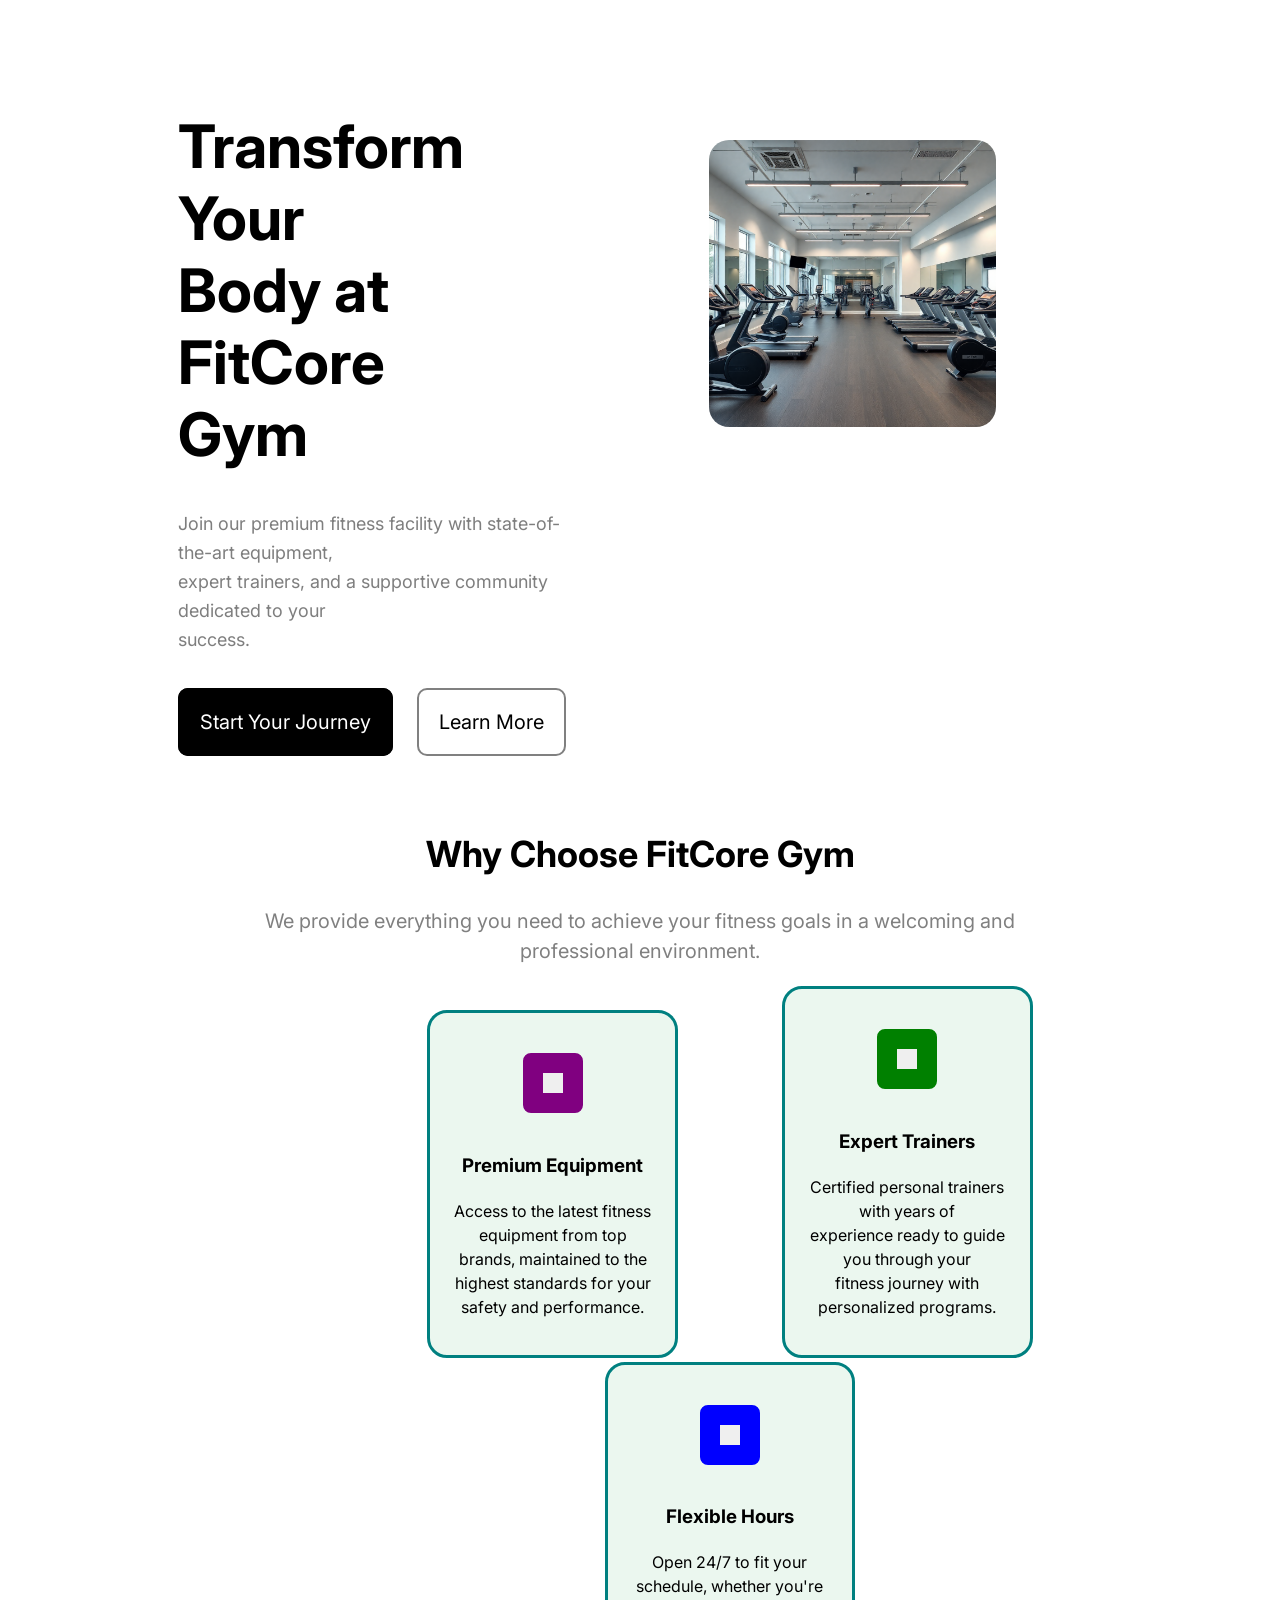
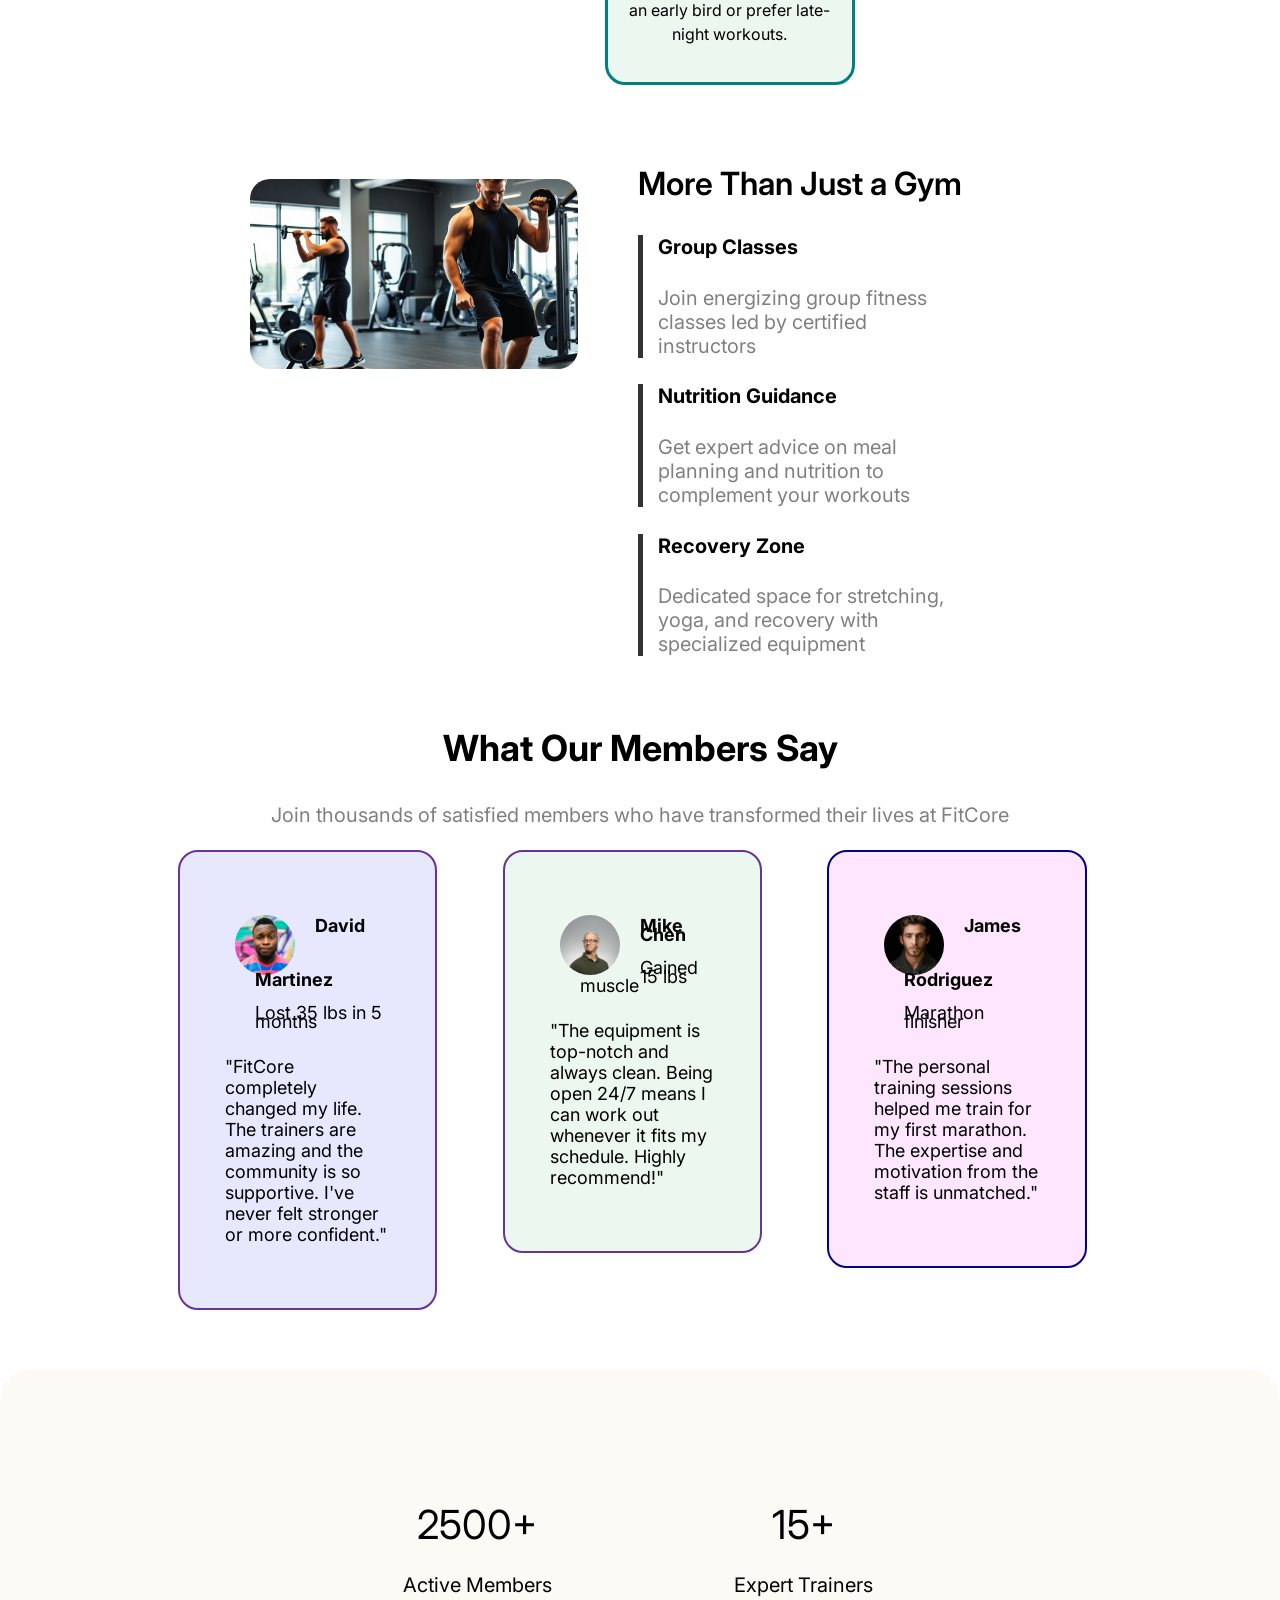
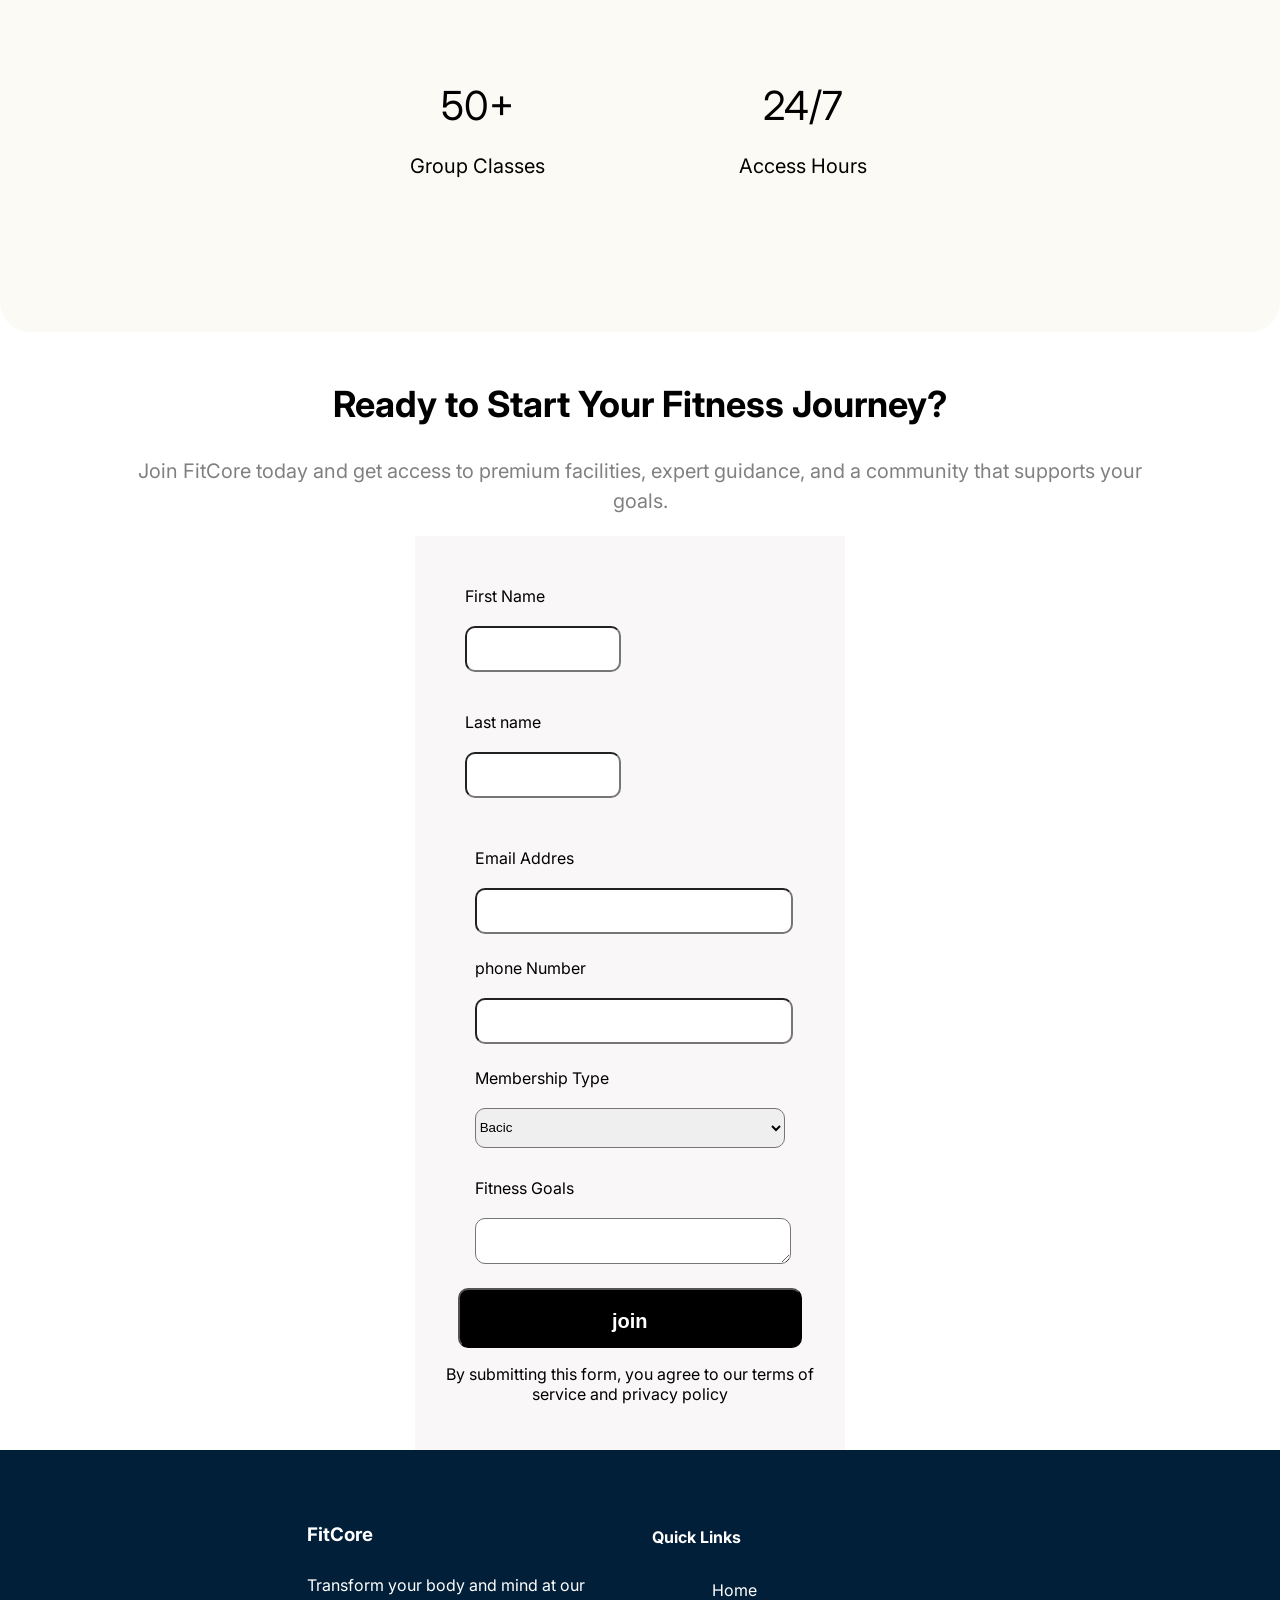
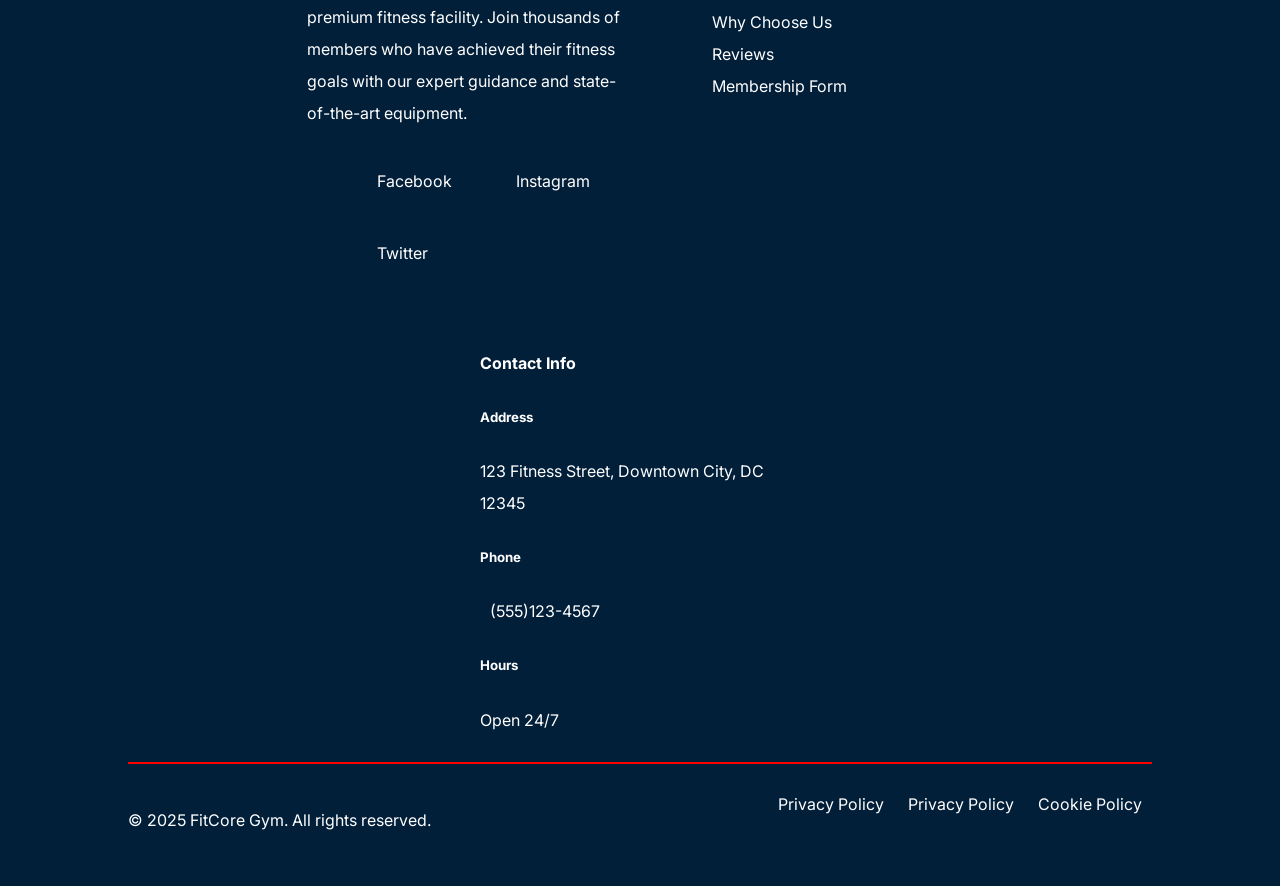
==== Assignmemt 2/index.html @ 3a1ebfdc "first comment" ====
<!DOCTYPE html>
<html lang="en">

<head>
    <meta charset="UTF-8">
    <meta name="viewport" content="width=device-width, initial-scale=1.0">
    <title>Document</title>
    <link rel="stylesheet" href="style.css">
    <link rel="preconnect" href="https://fonts.googleapis.com">
    <link rel="preconnect" href="https://fonts.gstatic.com" crossorigin>
    <link
        href="https://fonts.googleapis.com/css2?family=Inter:ital,opsz,wght@0,14..32,100..900;1,14..32,100..900&display=swap"
        rel="stylesheet">
</head>

<body>
    <div class="content">
        <div class="text">
            <h1>Transform Your <br> Body at FitCore <br> Gym</h1>
            </h1>
            <p>Join our premium fitness facility with state-of-the-art equipment, <br> expert trainers, and a supportive
                community dedicated to your <br> success.</p>
            <div class="space">
                <span class="not">Start Your Journey</span>
                <span class="nots">Learn More</span>
            </div>
        </div>
        <div class="text">
            <img src="./imegs/1.png" alt="">
        </div>
        <div class="clear-fix"></div>
    </div>
    <div class="why-choose-us">
        <div class="container">
            <div class="title" >
                <section id="title">
                <h2>Why Choose FitCore Gym</h2>
                <p>We provide everything you need to achieve your fitness goals in a welcoming and <br> professional
                    environment.</p>
            </div>
            </section>
            <div class="benefit-cards">
                <section id="card">
                <div class="card">
                    <button class="red"></button>
                    <h3>Premium Equipment</h3>
                    <p>Access to the latest fitness equipment from top brands, maintained to the highest standards for
                        your safety and performance.</p>
                </div>
                <div class="card">
                    <button class="green"></button>
                    <h3>Expert Trainers</h3>
                    <p>Certified personal trainers with years of <br> experience ready to guide you through your <br>
                        fitness
                        journey with personalized programs.</p>
                </div>
                <div class="card">
                    <button class="blue"></button>
                    <h3>Flexible Hours</h3>
                    <p>Open 24/7 to fit your schedule, whether you're <br>an early bird or prefer late-night workouts.
                    </p>
                </div>
            </div>
            </section>
            <div class="more-benefits">
                <div class="image">
                    <img src="./imegs/2.png" alt="">
                </div>
                <div class="contant">
                    <h3> More Than Just a Gym</h3>
                    <div class="text4">
                        <h4> Group Classes</h4>
                        <p> Join energizing group fitness classes led by certified instructors</p>
                    </div>

                    <div class="text4">
                        <h4> Nutrition Guidance</h4>
                        <p> Get expert advice on meal planning and nutrition to complement your workouts</p>
                    </div>

                    <div class="text4">
                        <h4> Recovery Zone</h4>
                        <p> Dedicated space for stretching, yoga, and recovery with specialized equipment</p>
                    </div>
                </div>
                <div class="clear-fix"></div>
            </div>
        </div>
    </div>
    <div class="social-proof">
        <div class="container">

            <div class="title">
                <h2>What Our Members Say</h2>
                <p>Join thousands of satisfied members who have transformed their lives at FitCore</p>
            </div>
            <div class="grid-cols">
                <div class="bg-blue">
                    <div class="flex-item">
                        <img src="./imegs/3.jpg" alt="">
                        <div class="line">
                            <h4>David Martinez</h4>
                            <p>Lost 35 lbs in 5 months</p>
                        </div>
                        <p>"FitCore completely changed my life. The trainers are amazing and the community is so
                            supportive. I've never felt stronger or more confident."</p>
                    </div>
                </div>
                <section id="green">
                <div class="bg-green">
                    <div class="flex-item">
                        <img src="./imegs/4.jpg" alt="">
                        <div class="line">
                            <h4>Mike Chen</h4>
                            <p>Gained 15 lbs muscle</p>
                        </div>
                        <p>"The equipment is top-notch and always clean. Being open 24/7 means I can work out whenever
                            it fits my schedule. Highly recommend!"</p>
                    </div>
                </div>
                <div class="bg-pink">
                    <div class="flex-item">
                        <img src="./imegs/5.jpg" alt="">
                        <div class="line">
                            <h4>James Rodriguez</h4>
                            <p>Marathon finisher</p>
                        </div>
                        <p>"The personal training sessions helped me train for my first marathon. The expertise and
                            motivation from the staff is unmatched."</p>
                    </div>
                    </section>
                    <div class="clear-fix"></div>
                </div>

            </div>
            <div class="topices">
                <div class="topice">
                    <span>2500+</span>

                    <p>Active Members</p>
                </div>
                <div class="topice">
                    <span>15+</span>

                    <p>Expert Trainers</p>
                </div>
                <div class="topice">
                    <span>50+</span>

                    <p>Group Classes</p>
                </div>
                <div class="topice">
                    <span>24/7</span>


                    <p>Access Hours</p>

                </div>
            </div>
        </div>
    </div>
    <div class="from-mempership">
        <div class="container">
            <div class="title">
                <h2>Ready to Start Your Fitness Journey?</h2>
                <p>Join FitCore today and get access to premium facilities, expert guidance, and a community that
                    supports your goals.</p>
            </div>
            <div class="forms">
                <div class="forms-item">
                    <div class="form-2">
                        <div class="form-inline">
                            <label class="fon" for="firstname"> First Name</label>
                            <br>
                            <input class="sumpit" type="text" id="firstname" name="firstname">
                        </div>
                        <div class="form-inline">
                            <label class="fon" for="lastname">Last name</label>
                            <br>
                            <input class="sumpit" type="text" id="lastname" name="lastname">
                        </div>
                        <div class="clear-fix"></div>
                    </div>
                    <div class="form">
                        <label class="fon" for="email">Email Addres</label>
                        <br>
                        <input class="sumpit" type="email" id="email" name="email">
                    </div>
                    <div class="form">
                        <label class="fon" for="number">phone Number</label>
                        <br>
                        <input class="sumpit" type="number" id="number" name="number">
                    </div>
                    <div class="form">
                        <label class="fon" for="country">Membership Type</label>
                        <br>

                        <select class="sumpit" id="country">
                            <option value=">Bacic">Bacic</option>
                            <option value="premium">premium</option>
                            <option value="vip">vip</option>
                        </select>
                    </div>
                    <div class="form">
                        <label class="fon" for="massage">Fitness Goals</label>
                        <br>
                        <textarea class="sumpit" name="massage" id="massage"></textarea>
                    </div>
                    <button class="but">join</button>
                    <p>By submitting this form, you agree to our terms of service and privacy policy</p>

                </div>
            </div>
        </div>
    </div>
    <footer>
        <div class="container">
            <div class="end">
                <div class="footer-content very">
                    <h3>FitCore</h3>
                    <p>Transform your body and mind at our premium fitness facility. Join thousands of members who have
                        achieved their fitness goals with our expert guidance and state-of-the-art equipment.</p>
                    <ul>
                        <li><a href="https://www.facebook.com/">Facebook</a></li>
                        <li><a href="https://www.instagram.com/">Instagram</a></li>
                        <li><a href="https://x.com/">Twitter</a></li>
                    </ul>
                </div>
                <div class="footer-content hori">
                    <section></section>
                    <h4>Quick Links</h4>
                    <ul>
                        <li><a href=""></a>Home</li>
                        <li> <a href=""></a>Why Choose Us</li>
                        <li> <a href=""></a>Reviews</li>
                        <li> <a href=""></a>Membership Form</li>
                    </ul>
                </div>
                <div class="footer-content">
                    <h4>Contact Info</h4>
                    <h5>Address</h5>
                    <p>123 Fitness Street, Downtown City, DC 12345</p>
                    <h5>Phone</h5>
                    <a href="tel:(555)123-4567">(555)123-4567</a>
                    <h5>Hours</h5>
                    <p>Open 24/7</p>
                </div>

            </div>
            <div class="footer-buttom">
                <p class="left">© 2025 FitCore Gym. All rights reserved.</p>
                <div class="a">
                    <a href="#title">Privacy Policy</a>
                    <a href="#card">Privacy Policy</a>
                    <a href="#green">Cookie Policy</a>
                </div>
                <div class="clear-fix"></div>

            </div>

        </div>
    </footer>


</body>

</html>
---- Assignmemt 2/style.css ----
body {
    font-family: "Inter", sans-serif;
    margin: 0px;
    padding: 0px;
}

.content {
    /* background-color: aquamarine; */
    width: 80%;
    margin: auto;
    text-align: center;
    padding-top: 40px;
    padding-left: 40px;
}

.text {
    float: left;
    margin: 30px;
    width: 40%;
}



.text img {
    border-radius: 20px;
    width: 70%;
    margin-top: 70px;



}

.text h1 {
    font-size: 60px;
    text-align: left;
}

.text p {
    font-size: large;
    line-height: 1.6;
    text-align: left;
    opacity: .5;
}

.space {
    width: auto;
    text-align: left;

}

.not {
    background-color: black;
    border: 2px solid black;
    color: #ffffff;
    padding: 20px;
    border-radius: 10px;
    font-size: 20px;
    line-height: 5;
}

.nots {
    border: 2px solid gray;
    padding: 20px;
    font-size: 20px;
    border-radius: 10px;
    margin: 20px;
}

.clear-fix {
    clear: both;
}

.why-choose-us {
    width: 100%;
    background-color: #fff;
    margin: 0px;
    padding: 0px;
    border: opx solid;
    color: black;
}

.container {
    text-align: center;
    width: 80%;
    margin-inline: auto;
}

.title h2 {
    font-size: 2.25rem;
}

.title p {
    font-size: 20px;
    color: gray;
    line-height: 1.5;
}

.benefit-cards {
    width: 100%;
    text-align: center;
    padding-left: 40px;
    text-align: center;

}

.card {
    width: 20%;
    height: 60%;
    text-align: center;
    border: 3px teal solid;
    margin: 0 1.5;
    padding: 20px;
    display: inline-block;
    /* float: left; */
    margin-left: 100px;
    border-radius: 20px;
    line-height: 1.5;
    overflow: hidden;
     background-color: rgba(64, 179, 96, 0.1);

}

.clear-fix {

    clear: both;
}

.card p {
    line-height: 1.5;
}

.blue {
    border: 20px blue solid;
    width: 60px;
    height: 60px;
    border-radius: 8px;
    margin: 20px;
}

.green {
    border: 20px green solid;
    width: 60px;
    height: 60px;
    border-radius: 8px;
    margin: 20px;
}

.red {
    border: 20px purple solid;
    width: 60px;
    height: 60px;
    border-radius: 8px;
    margin: 20px;
}

.more-benefits {
    width: 80%;
    margin: auto;
    text-align: center;
    padding-top: 40px;
    padding-left: 40px;
    overflow: hidden;
    border-radius: 20px;
    margin-bottom: 40px;

}

/* .contants {
    float: left;
    margin: 50px;
    width: 40%;
    border: 2px black solid;
    margin-top: 5px;
    overflow: hidden;
    background-color: aqua;
} */
.image {
    overflow: hidden;
    width: 40%;
    float: left;
    margin-top: 40px;
}

.image img {
    border-radius: 20px;
    width: 100%;
    margin-top: 70px;
    float: left;
    margin-top: 10px;
}

.contant {
    text-align: left;
    float: left;
    overflow: auto;
    margin-left: 60px;
    margin-top: 3px;
    width: 40%;
}

.contant h3 {
    font-size: 2rem;
    margin-bottom: 2rem;
    font-weight: 600;
}

.contant h4 {
    font-size: 20px;
    color: black;
}

.contant p {
    font-size: 20px;
    color: gray;
}

.text4 {
    border-left: 5px #333 solid;
    padding-left: 15px;
}

.title h2 {
    font-size: 2.25rem;
}

.title p {
    font-size: 20px;
    color: gray;
    line-height: 1.5;
}

.social-proof {
    margin-top: 50px;
}
.grid-cols{
    width: 100%;
    overflow: hidden;
    margin-bottom: 60px;
}
.bg-blue{
    border: 2px rebeccapurple solid;
     background-color: rgba(22,22, 243, .1);
    width: 22%;
}
.bg-green{
    border: 2px rebeccapurple solid;
    background-color: rgba(64, 179, 96, 0.1);
    width: 22%;
    
}
.bg-pink{
    border: darkblue 2px solid;
     background-color: rgba(240,22, 243, .1);
    width: 22%;
}
.flex-item img{
    width: 60px;
    height: 60px;
    border-radius: 50%;
    float: left;
    margin-left: 10px;
    margin-top: 18px;
    margin-right: 20px;
}
.flex-item{
    padding: 30px;
    text-align: left;
    
}
.flex-item p{
    font-size: large;
}
.flex-item h4{
    font-size: large;
}
.bg-blue,.bg-green,.bg-pink{
    float: left;
    margin: 0 1.5%;
    border-radius: 20px;
    padding: 15px;
    margin-left: 50px;
}
.line{
    line-height: .5;
    margin-left: 30px;
    margin-bottom: 30px;
}
.topices{
    background-color:#fbfaf4;
    padding: 100px 170px;
    font-size: 0px;
    text-align: center;
    border-radius: 30px;
    margin-bottom: 50px;
    
    
}

.topice{
    /* border: 2px #d8e2dc solid; */
    font-size: 20px;
    padding: 30px;
    border-radius: 30px;
    width: 250px;
    display: inline-block;
    margin-inline: 8px;
    /* background-color: #ffffff; */
    /* text-align: left; */
    text-align: center;
    
}
.topice span{
    color: black;
    display: inline-block;
    /* margin-bottom: 30px; */
    text-align: center;
    font-size: 40px;
}

.topice p{
    color: black;
    line-height:1.6;
}
.forms{
    width: 70%;
    
    text-align: center;
}
.form{
    height: 50px;
    padding: 30px;
}
.forms-item{
    background-color: rgba(230, 213,220, .2);
    margin-left: 40%;
    /* margin-bottom: 40%; */
    padding: 30px;

}


.sumpit{
    width: 100%;
    height: 40px;
    border-radius: 10px;
    
    
}
.fon{
    text-align: left;
    display: block;
}
.but{
    width: 93%;
    height: 60px;
    border-radius: 10px;
    margin-top: 30px;
    padding: 20px;
    background-color: black;
    color: #ffffff;
    font-size: 20px;
    font-weight: 900;
}
.form-inline{
    float: left;
    width: 40%;
    text-align: center;
    margin: 20px;
    margin-left: 20px;
}
footer{
    background-color: #021f3a;
    color: white;
    padding: 40px 0px;
}
.container{
    width: 80%;
    margin: auto;
    
}
.footer-content{
    width: 31.33%;
    display: inline-block;
    padding: 10px;
    text-align: left;
    line-height: 2rem;
    border-bottom: #333;
    vertical-align: top;
}
ul{
    list-style: none;
}

.footer-buttom{
    margin-top: 30px;

}
.left{
    float: left;
}
.a{
    float: right;
}

.hori li{
    display: block;
    
}
.very li{
display: inline-block;
margin: 20px;
}
.end{
    border-bottom: 2px solid red;
}
footer a{
    color: white;
    text-decoration: none;

    padding: 10px;
}
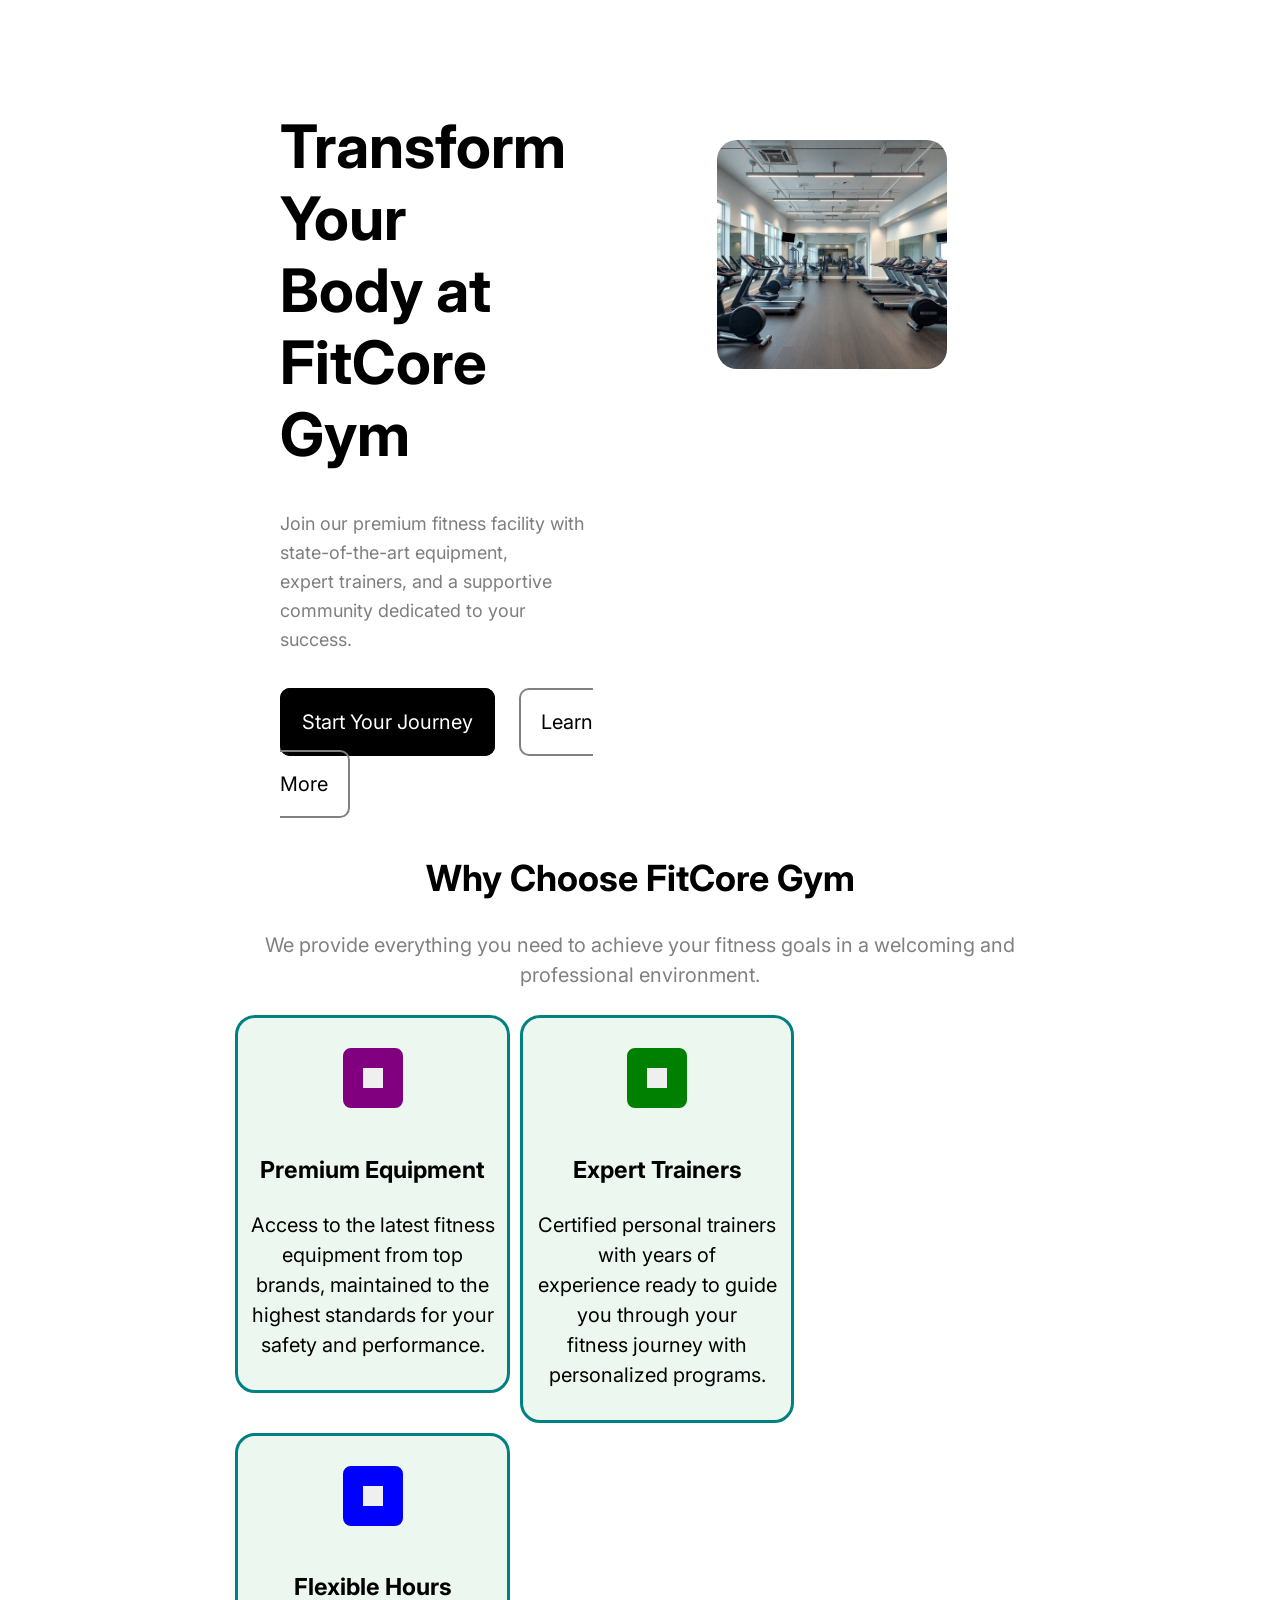
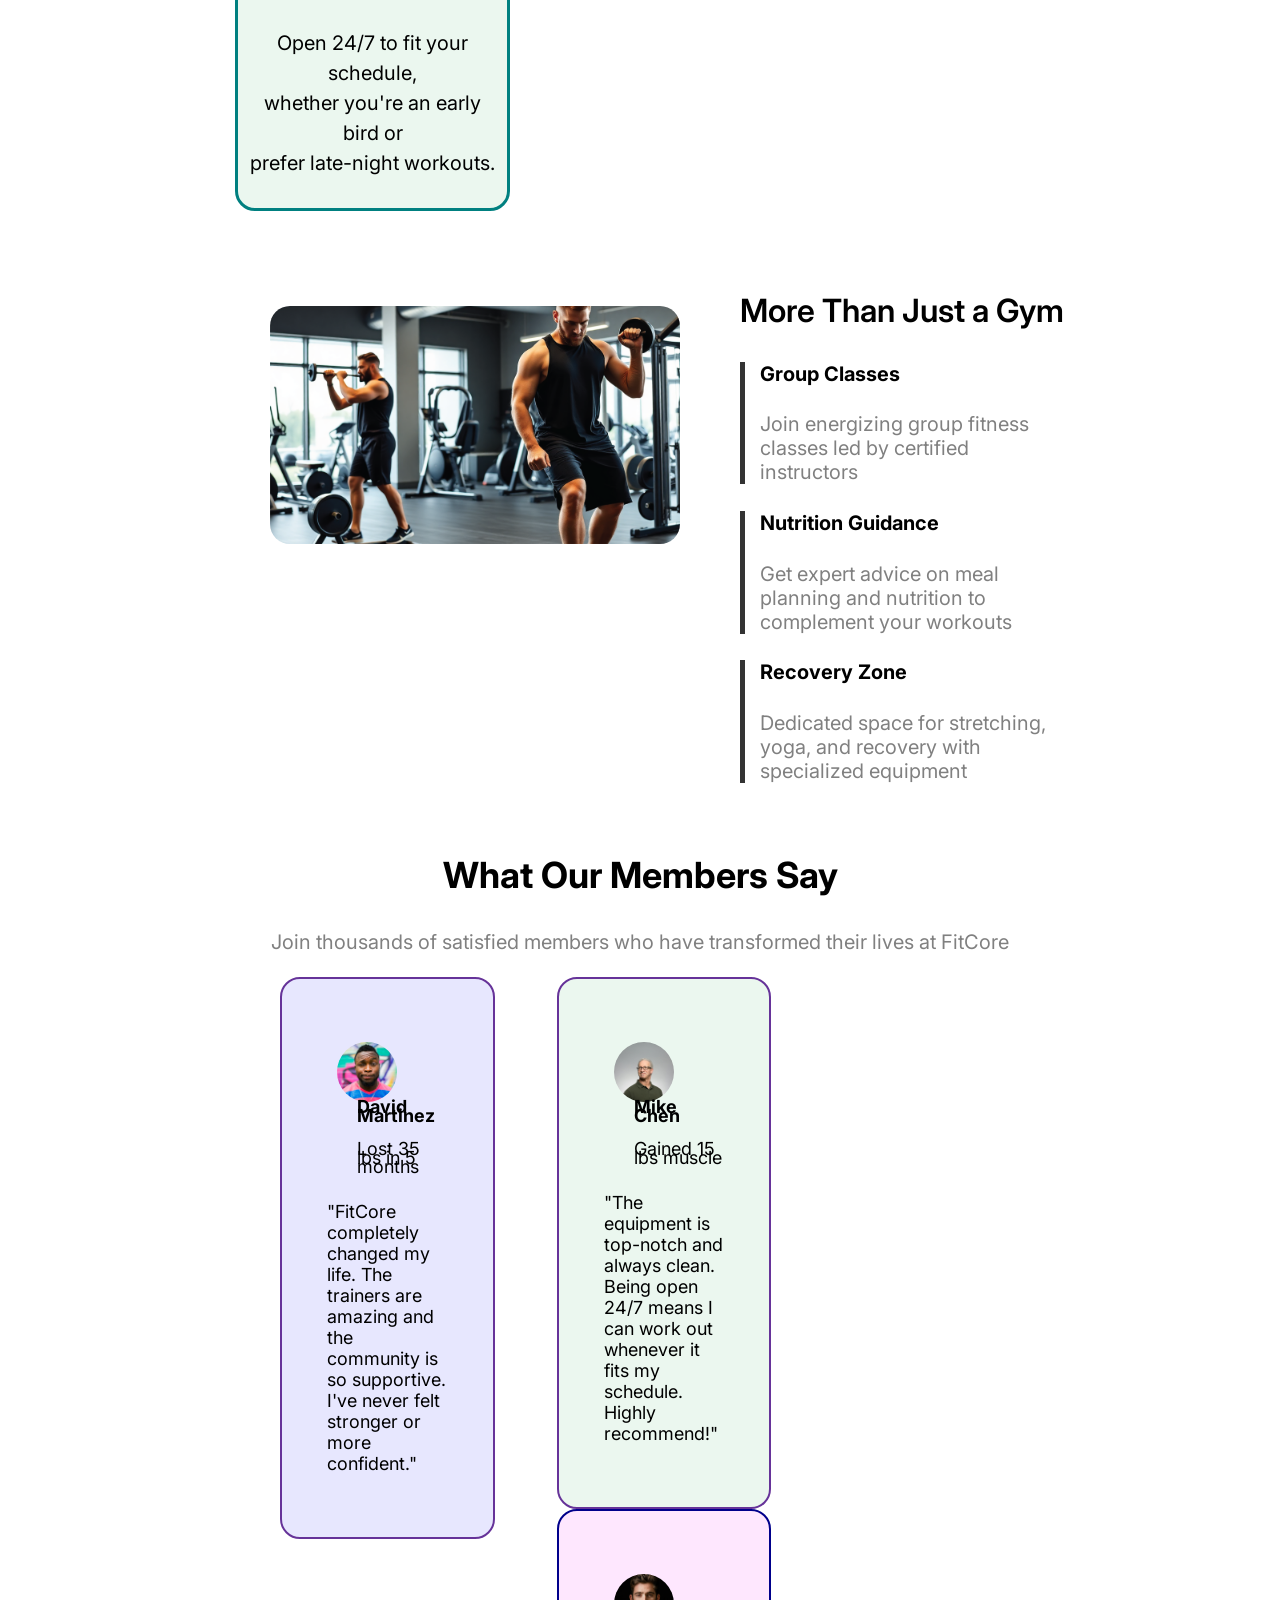
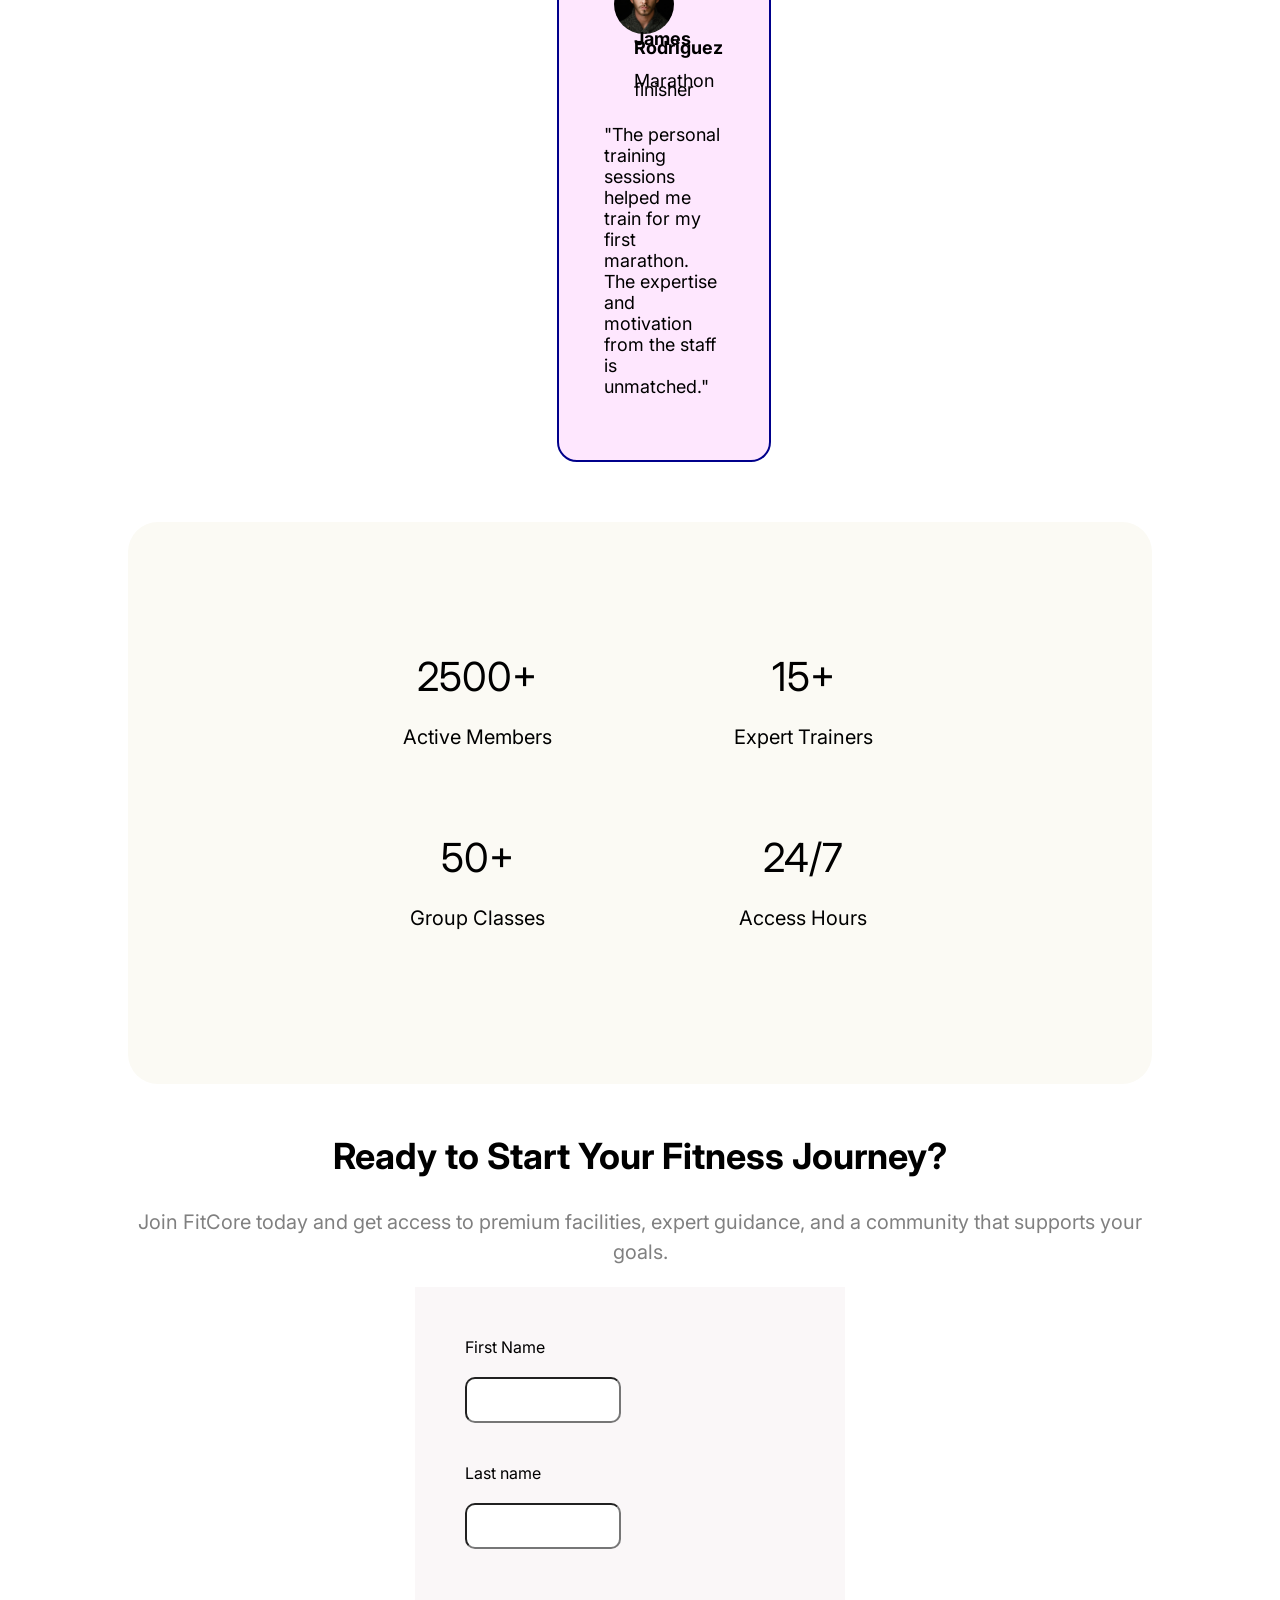
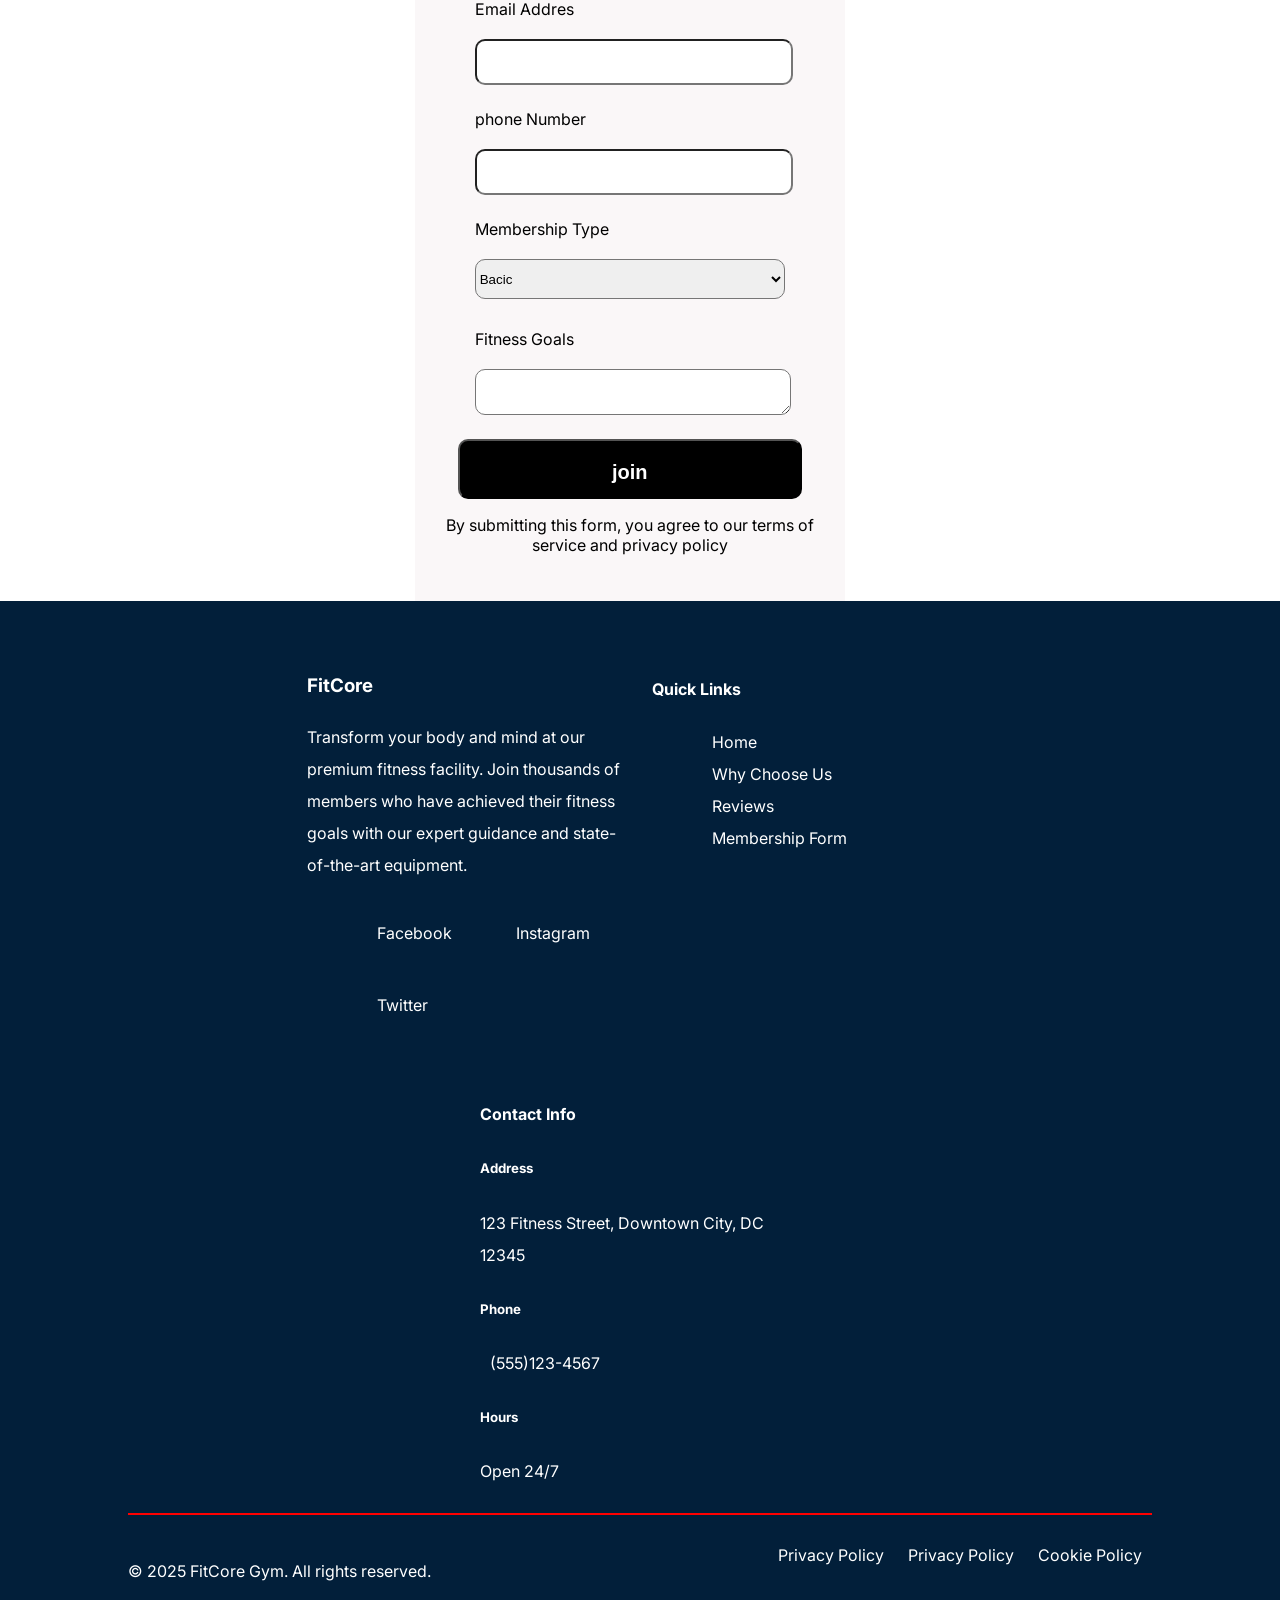
==== commit cf0f061a: "Assingment4" ====
--- a/Assignmemt 2/index.html
+++ b/Assignmemt 2/index.html
@@ -14,7 +14,8 @@
 </head>
 
 <body>
-    <div class="content">
+    <div class="container">
+        <div class="content">
         <div class="text">
             <h1>Transform Your <br> Body at FitCore <br> Gym</h1>
             </h1>
@@ -32,34 +33,37 @@
     </div>
     <div class="why-choose-us">
         <div class="container">
-            <div class="title" >
+            <div class="title">
                 <section id="title">
-                <h2>Why Choose FitCore Gym</h2>
-                <p>We provide everything you need to achieve your fitness goals in a welcoming and <br> professional
-                    environment.</p>
+                    <h2>Why Choose FitCore Gym</h2>
+                    <p>We provide everything you need to achieve your fitness goals in a welcoming and <br> professional
+                        environment.</p>
             </div>
             </section>
             <div class="benefit-cards">
                 <section id="card">
-                <div class="card">
-                    <button class="red"></button>
-                    <h3>Premium Equipment</h3>
-                    <p>Access to the latest fitness equipment from top brands, maintained to the highest standards for
-                        your safety and performance.</p>
-                </div>
-                <div class="card">
-                    <button class="green"></button>
-                    <h3>Expert Trainers</h3>
-                    <p>Certified personal trainers with years of <br> experience ready to guide you through your <br>
-                        fitness
-                        journey with personalized programs.</p>
-                </div>
-                <div class="card">
-                    <button class="blue"></button>
-                    <h3>Flexible Hours</h3>
-                    <p>Open 24/7 to fit your schedule, whether you're <br>an early bird or prefer late-night workouts.
-                    </p>
-                </div>
+                    <div class="card">
+                        <button class="red"></button>
+                        <h3>Premium Equipment</h3>
+                        <p>Access to the latest fitness equipment from top brands, maintained to the highest standards
+                            for
+                            your safety and performance.</p>
+                    </div>
+                    <div class="card">
+                        <button class="green"></button>
+                        <h3>Expert Trainers</h3>
+                        <p>Certified personal trainers with years of <br> experience ready to guide you through your
+                            <br>
+                            fitness
+                            journey with personalized programs.</p>
+                    </div>
+                    <div class="card">
+                        <button class="blue"></button>
+                        <h3>Flexible Hours</h3>
+                        <p>Open 24/7 to fit your schedule,<br> whether you're an early bird or <br> prefer late-night
+                            workouts.
+                        </p>
+                    </div>
             </div>
             </section>
             <div class="more-benefits">
@@ -107,57 +111,58 @@
                     </div>
                 </div>
                 <section id="green">
-                <div class="bg-green">
-                    <div class="flex-item">
-                        <img src="./imegs/4.jpg" alt="">
-                        <div class="line">
-                            <h4>Mike Chen</h4>
-                            <p>Gained 15 lbs muscle</p>
-                        </div>
-                        <p>"The equipment is top-notch and always clean. Being open 24/7 means I can work out whenever
-                            it fits my schedule. Highly recommend!"</p>
-                    </div>
-                </div>
-                <div class="bg-pink">
-                    <div class="flex-item">
-                        <img src="./imegs/5.jpg" alt="">
-                        <div class="line">
-                            <h4>James Rodriguez</h4>
-                            <p>Marathon finisher</p>
-                        </div>
-                        <p>"The personal training sessions helped me train for my first marathon. The expertise and
-                            motivation from the staff is unmatched."</p>
-                    </div>
-                    </section>
-                    <div class="clear-fix"></div>
-                </div>
-
-            </div>
-            <div class="topices">
-                <div class="topice">
-                    <span>2500+</span>
-
-                    <p>Active Members</p>
-                </div>
-                <div class="topice">
-                    <span>15+</span>
-
-                    <p>Expert Trainers</p>
-                </div>
-                <div class="topice">
-                    <span>50+</span>
-
-                    <p>Group Classes</p>
-                </div>
-                <div class="topice">
-                    <span>24/7</span>
-
-
-                    <p>Access Hours</p>
-
-                </div>
-            </div>
-        </div>
+                    <div class="bg-green">
+                        <div class="flex-item">
+                            <img src="./imegs/4.jpg" alt="">
+                            <div class="line">
+                                <h4>Mike Chen</h4>
+                                <p>Gained 15 lbs muscle</p>
+                            </div>
+                            <p>"The equipment is top-notch and always clean. Being open 24/7 means I can work out
+                                whenever
+                                it fits my schedule. Highly recommend!"</p>
+                        </div>
+                    </div>
+                    <div class="bg-pink">
+                        <div class="flex-item">
+                            <img src="./imegs/5.jpg" alt="">
+                            <div class="line">
+                                <h4>James Rodriguez</h4>
+                                <p>Marathon finisher</p>
+                            </div>
+                            <p>"The personal training sessions helped me train for my first marathon. The expertise and
+                                motivation from the staff is unmatched."</p>
+                        </div>
+                </section>
+                <div class="clear-fix"></div>
+            </div>
+
+        </div>
+        <div class="topices">
+            <div class="topice">
+                <span>2500+</span>
+
+                <p>Active Members</p>
+            </div>
+            <div class="topice">
+                <span>15+</span>
+
+                <p>Expert Trainers</p>
+            </div>
+            <div class="topice">
+                <span>50+</span>
+
+                <p>Group Classes</p>
+            </div>
+            <div class="topice">
+                <span>24/7</span>
+
+
+                <p>Access Hours</p>
+
+            </div>
+        </div>
+    </div>
     </div>
     <div class="from-mempership">
         <div class="container">
@@ -261,7 +266,7 @@
         </div>
     </footer>
 
-
+</div>
 </body>
 
-</html>+</html>    
--- a/Assignmemt 2/style.css
+++ b/Assignmemt 2/style.css
@@ -1,10 +1,8 @@
-
-    
-
 body {
     font-family: "Inter", sans-serif;
     margin: 0px;
     padding: 0px;
+    box-sizing: border-box;
 }
 
 .content {
@@ -85,7 +83,7 @@
 .container {
     text-align: center;
     width: 80%;
-    margin-inline: auto;
+    margin: 0 auto;
 }
 
 .title h2 {
@@ -99,27 +97,21 @@
 }
 
 .benefit-cards {
-    width: 100%;
-    text-align: center;
-    padding-left: 40px;
     text-align: center;
 
 }
 
 .card {
-    width: 20%;
-    height: 60%;
-    text-align: center;
+    width: 30.33%;
     border: 3px teal solid;
-    margin: 0 1.5;
-    padding: 20px;
-    display: inline-block;
-    /* float: left; */
-    margin-left: 100px;
+    float: left;
+    margin: 5px;
+    padding: 10px;
+    font-size: 20px;
     border-radius: 20px;
     line-height: 1.5;
     overflow: hidden;
-     background-color: rgba(64, 179, 96, 0.1);
+    background-color: rgba(64, 179, 96, 0.1);
 
 }
 
@@ -157,9 +149,8 @@
 }
 
 .more-benefits {
-    width: 80%;
+    width: 100%;
     margin: auto;
-    text-align: center;
     padding-top: 40px;
     padding-left: 40px;
     overflow: hidden;
@@ -168,18 +159,9 @@
 
 }
 
-/* .contants {
-    float: left;
-    margin: 50px;
-    width: 40%;
-    border: 2px black solid;
-    margin-top: 5px;
-    overflow: hidden;
-    background-color: aqua;
-} */
 .image {
     overflow: hidden;
-    width: 40%;
+    width: 50%;
     float: left;
     margin-top: 40px;
 }
@@ -235,28 +217,33 @@
 .social-proof {
     margin-top: 50px;
 }
-.grid-cols{
+
+.grid-cols {
     width: 100%;
     overflow: hidden;
     margin-bottom: 60px;
 }
-.bg-blue{
+
+.bg-blue {
     border: 2px rebeccapurple solid;
-     background-color: rgba(22,22, 243, .1);
+    background-color: rgba(22, 22, 243, .1);
     width: 22%;
 }
-.bg-green{
+
+.bg-green {
     border: 2px rebeccapurple solid;
     background-color: rgba(64, 179, 96, 0.1);
     width: 22%;
-    
-}
-.bg-pink{
+
+}
+
+.bg-pink {
     border: darkblue 2px solid;
-     background-color: rgba(240,22, 243, .1);
+    background-color: rgba(240, 22, 243, .1);
     width: 22%;
 }
-.flex-item img{
+
+.flex-item img {
     width: 60px;
     height: 60px;
     border-radius: 50%;
@@ -265,76 +252,86 @@
     margin-top: 18px;
     margin-right: 20px;
 }
-.flex-item{
+
+.flex-item {
     padding: 30px;
     text-align: left;
-    
-}
-.flex-item p{
+
+}
+
+.flex-item p {
     font-size: large;
 }
-.flex-item h4{
+
+.flex-item h4 {
     font-size: large;
 }
-.bg-blue,.bg-green,.bg-pink{
+
+.bg-blue,
+.bg-green,
+.bg-pink {
     float: left;
     margin: 0 1.5%;
     border-radius: 20px;
     padding: 15px;
     margin-left: 50px;
 }
-.line{
+
+.line {
     line-height: .5;
     margin-left: 30px;
     margin-bottom: 30px;
 }
-.topices{
-    background-color:#fbfaf4;
+
+.topices {
+    background-color: #fbfaf4;
     padding: 100px 170px;
     font-size: 0px;
     text-align: center;
     border-radius: 30px;
     margin-bottom: 50px;
-    
-    
-}
-
-.topice{
-    /* border: 2px #d8e2dc solid; */
+
+
+}
+
+.topice {
+
     font-size: 20px;
     padding: 30px;
     border-radius: 30px;
     width: 250px;
     display: inline-block;
     margin-inline: 8px;
-    /* background-color: #ffffff; */
-    /* text-align: left; */
-    text-align: center;
-    
-}
-.topice span{
+    text-align: center;
+
+}
+
+.topice span {
     color: black;
     display: inline-block;
-    /* margin-bottom: 30px; */
+
     text-align: center;
     font-size: 40px;
 }
 
-.topice p{
+.topice p {
     color: black;
-    line-height:1.6;
-}
-.forms{
+    line-height: 1.6;
+}
+
+.forms {
     width: 70%;
-    
-    text-align: center;
-}
-.form{
+
+    text-align: center;
+}
+
+.form {
     height: 50px;
     padding: 30px;
 }
-.forms-item{
-    background-color: rgba(230, 213,220, .2);
+
+.forms-item {
+    background-color: rgba(230, 213, 220, .2);
     margin-left: 40%;
     /* margin-bottom: 40%; */
     padding: 30px;
@@ -342,18 +339,20 @@
 }
 
 
-.sumpit{
+.sumpit {
     width: 100%;
     height: 40px;
     border-radius: 10px;
-    
-    
-}
-.fon{
+
+
+}
+
+.fon {
     text-align: left;
     display: block;
 }
-.but{
+
+.but {
     width: 93%;
     height: 60px;
     border-radius: 10px;
@@ -364,24 +363,28 @@
     font-size: 20px;
     font-weight: 900;
 }
-.form-inline{
+
+.form-inline {
     float: left;
     width: 40%;
     text-align: center;
     margin: 20px;
     margin-left: 20px;
 }
-footer{
+
+footer {
     background-color: #021f3a;
     color: white;
     padding: 40px 0px;
 }
-.container{
+
+.container {
     width: 80%;
     margin: auto;
-    
-}
-.footer-content{
+
+}
+
+.footer-content {
     width: 31.33%;
     display: inline-block;
     padding: 10px;
@@ -390,37 +393,41 @@
     border-bottom: #333;
     vertical-align: top;
 }
-ul{
+
+ul {
     list-style: none;
 }
 
-.footer-buttom{
+.footer-buttom {
     margin-top: 30px;
 
 }
-.left{
-    float: left;
-}
-.a{
+
+.left {
+    float: left;
+}
+
+.a {
     float: right;
 }
 
-.hori li{
+.hori li {
     display: block;
-    
-}
-.very li{
-display: inline-block;
-margin: 20px;
-}
-.end{
+
+}
+
+.very li {
+    display: inline-block;
+    margin: 20px;
+}
+
+.end {
     border-bottom: 2px solid red;
 }
-footer a{
+
+footer a {
     color: white;
     text-decoration: none;
 
     padding: 10px;
-}
-
-
+}
